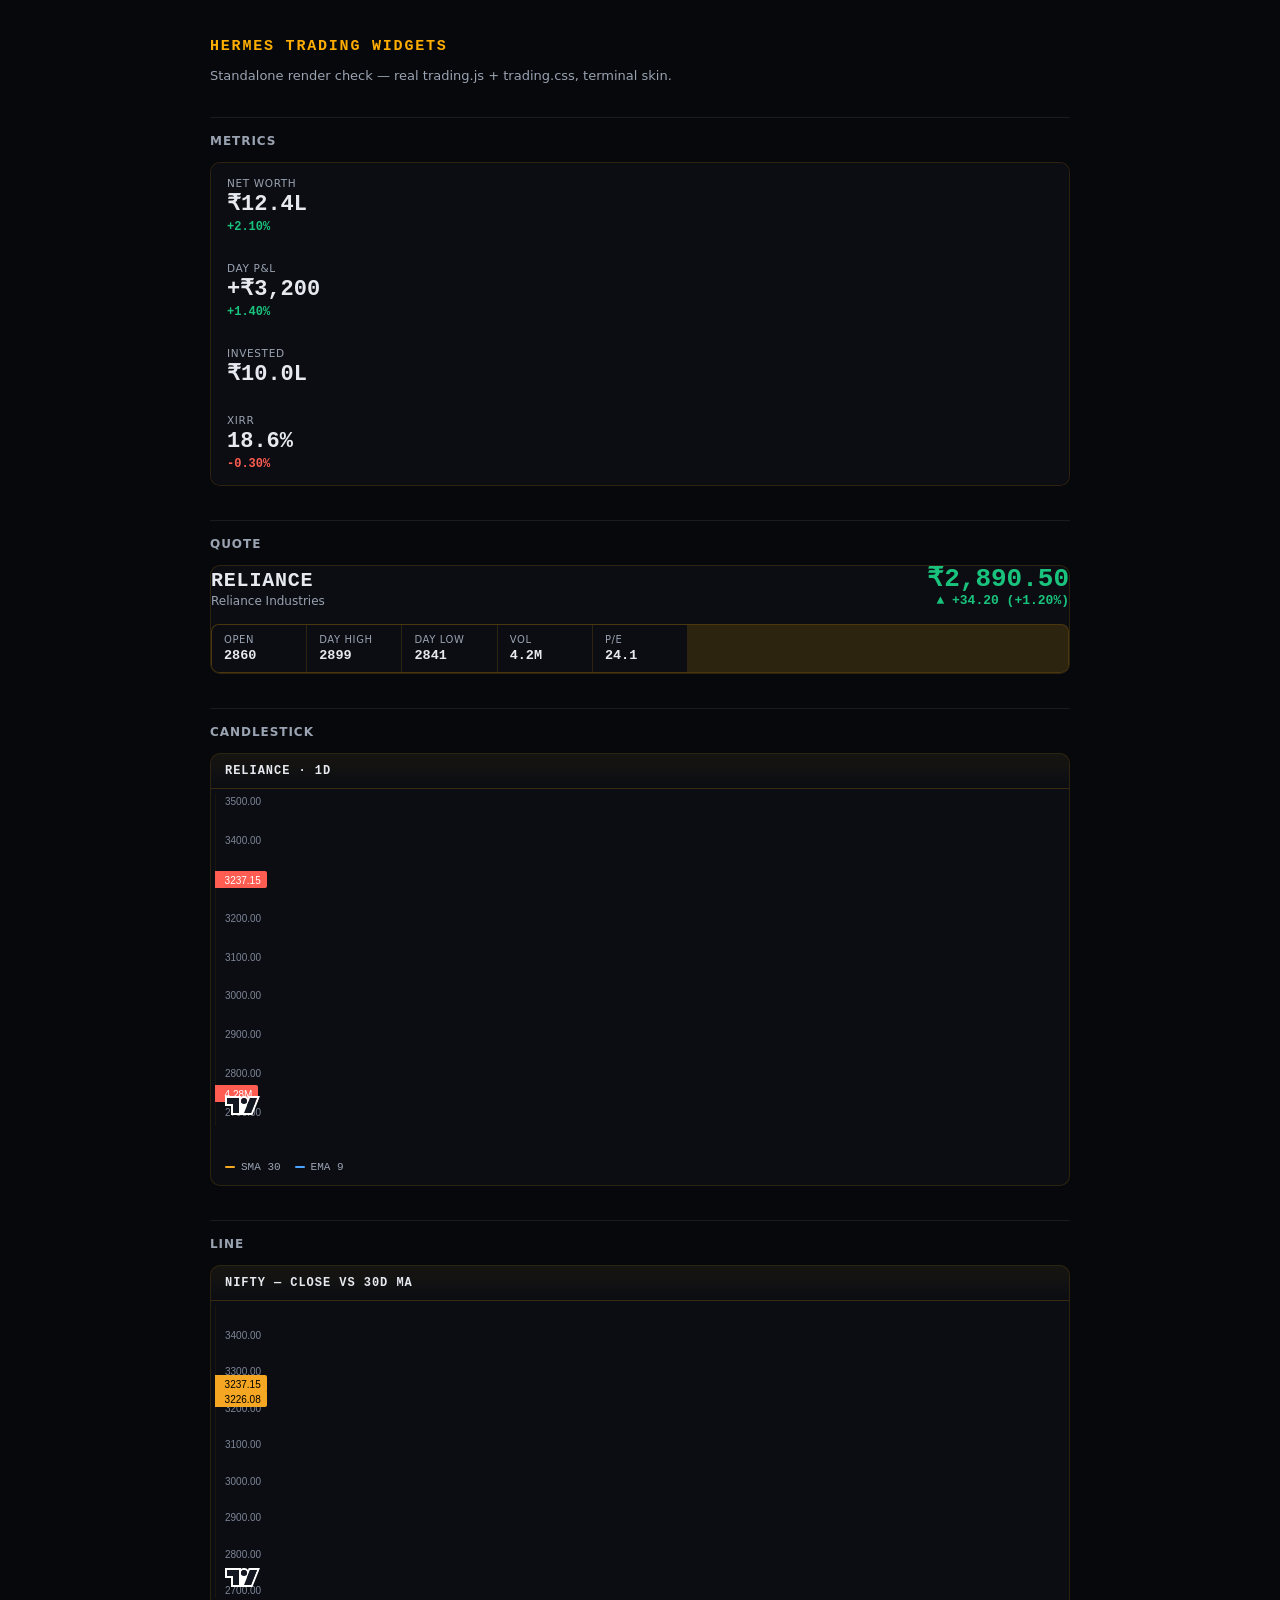
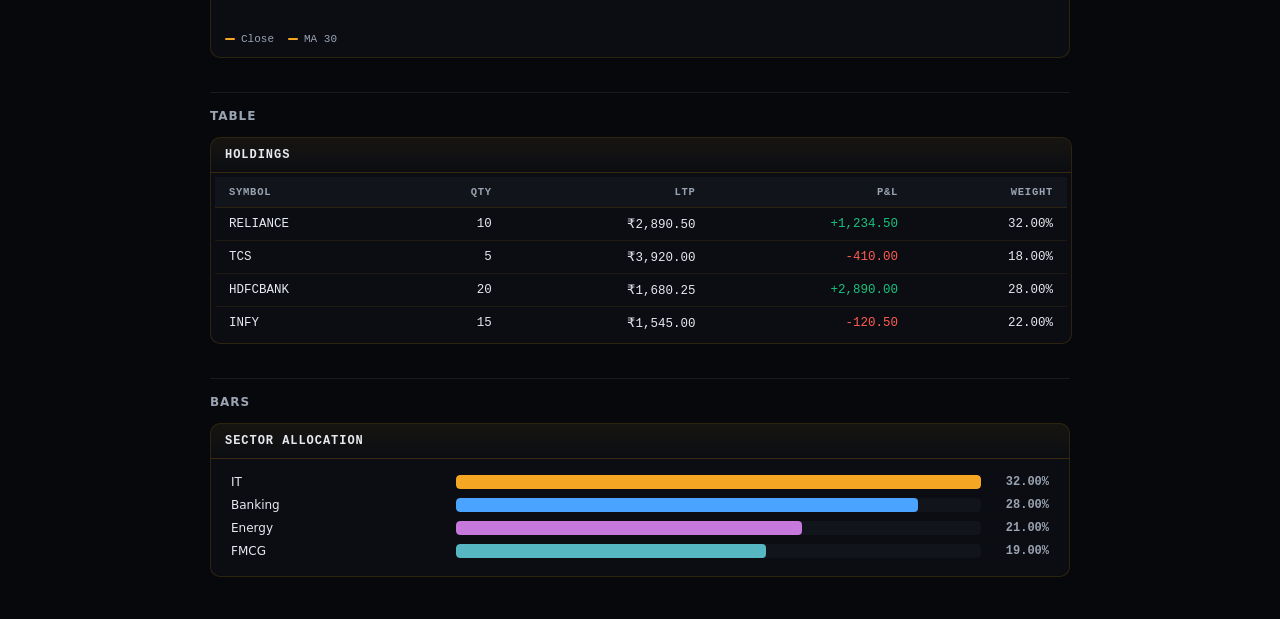
==== trading-demo.html @ 6758ecfb "Add trading render layer, terminal skin, and agent install guide Layer interactive trading visualiza" ====
<!doctype html>
<html class="dark" data-skin="terminal" lang="en">
<head>
<meta charset="utf-8">
<meta name="viewport" content="width=device-width, initial-scale=1">
<title>Hermes Trading Widgets — demo</title>
<style>
  :root { --surface:#14161c; --surface-2:#1a1d26; --border:rgba(255,255,255,.08);
          --text:#e6e9ef; --muted:#9aa3b2; --accent:#ffae00; }
  body { margin:0; background:#07080b; color:var(--text);
         font-family:ui-sans-serif,system-ui,-apple-system,Segoe UI,Roboto,sans-serif;
         padding:28px; max-width:860px; margin:0 auto; }
  h1 { font-size:15px; letter-spacing:.12em; text-transform:uppercase; color:var(--accent);
       font-family:ui-monospace,monospace; }
  p.note { color:var(--muted); font-size:13px; }
  h2 { font-size:12px; letter-spacing:.08em; text-transform:uppercase; color:var(--muted);
       margin-top:34px; border-top:1px solid var(--border); padding-top:16px; }
</style>
<link rel="stylesheet" href="static/trading.css">
</head>
<body>
<h1>Hermes Trading Widgets</h1>
<p class="note">Standalone render check — real trading.js + trading.css, terminal skin.</p>

<h2>metrics</h2>      <div class="hermes-widget" data-spec="metrics"></div>
<h2>quote</h2>        <div class="hermes-widget" data-spec="quote"></div>
<h2>candlestick</h2>  <div class="hermes-widget" data-spec="candles"></div>
<h2>line</h2>         <div class="hermes-widget" data-spec="line"></div>
<h2>table</h2>        <div class="hermes-widget" data-spec="table"></div>
<h2>bars</h2>         <div class="hermes-widget" data-spec="bars"></div>

<script src="static/trading.js"></script>
<script>
  function walk(n, start){
    var out=[], px=start, day=new Date('2026-01-01');
    for(var i=0;i<n;i++){
      var o=px, c=px*(1+(Math.random()-0.48)*0.03);
      var hi=Math.max(o,c)*(1+Math.random()*0.012), lo=Math.min(o,c)*(1-Math.random()*0.012);
      out.push({time:day.toISOString().slice(0,10),open:+o.toFixed(2),high:+hi.toFixed(2),
                low:+lo.toFixed(2),close:+c.toFixed(2),volume:Math.round(2e6+Math.random()*6e6)});
      px=c; day=new Date(day.getTime()+86400000);
    }
    return out;
  }
  var candles=walk(90,2800);
  var line1=candles.map(function(d){return {time:d.time,value:d.close};});

  var SPECS={
    metrics:{type:"metrics",items:[
      {label:"Net Worth",value:"₹12.4L",delta:2.1},{label:"Day P&L",value:"+₹3,200",delta:1.4},
      {label:"Invested",value:"₹10.0L"},{label:"XIRR",value:"18.6%",delta:-0.3}]},
    quote:{type:"quote",symbol:"RELIANCE",name:"Reliance Industries",currency:"₹",
      price:2890.5,change:34.2,changePct:1.2,
      stats:[{label:"Open",value:"2860"},{label:"Day High",value:"2899"},
             {label:"Day Low",value:"2841"},{label:"Vol",value:"4.2M"},{label:"P/E",value:"24.1"}]},
    candles:{type:"candlestick",title:"RELIANCE · 1D",symbol:"RELIANCE",volume:true,data:candles,
      indicators:[{type:"sma",period:30,label:"SMA 30"},{type:"ema",period:9,label:"EMA 9"},
                  {type:"bbands",period:20,mult:2}]},
    line:{type:"line",title:"NIFTY — Close vs 30D MA",series:[
      {name:"Close",data:line1},
      {name:"MA 30",color:"#f5a623",data:line1.map(function(d,i){
        var s=Math.max(0,i-29),sum=0,n=0;for(var j=s;j<=i;j++){sum+=line1[j].value;n++;}
        return {time:d.time,value:+(sum/n).toFixed(2)};})}]},
    table:{type:"table",title:"Holdings",columns:[
      {key:"sym",label:"Symbol"},{key:"qty",label:"Qty",numeric:true,decimals:0},
      {key:"ltp",label:"LTP",numeric:true,prefix:"₹"},
      {key:"pnl",label:"P&L",numeric:true,delta:true,prefix:"₹"},
      {key:"wt",label:"Weight",numeric:true,suffix:"%",bar:true}],
      rows:[{sym:"RELIANCE",qty:10,ltp:2890.5,pnl:1234.5,wt:32},
            {sym:"TCS",qty:5,ltp:3920,pnl:-410,wt:18},
            {sym:"HDFCBANK",qty:20,ltp:1680.25,pnl:2890,wt:28},
            {sym:"INFY",qty:15,ltp:1545,pnl:-120.5,wt:22}]},
    bars:{type:"bars",title:"Sector Allocation",suffix:"%",data:[
      {label:"IT",value:32},{label:"Banking",value:28},{label:"Energy",value:21},{label:"FMCG",value:19}]}
  };
  document.querySelectorAll('.hermes-widget').forEach(function(el){
    el.textContent=JSON.stringify(SPECS[el.getAttribute('data-spec')]);
  });
  renderHermesWidgets(document);
</script>
</body>
</html>
---- static/trading.css ----
/* ──────────────────────────────────────────────────────────────────────────
 * Hermes Trading Widgets — Bloomberg-terminal aesthetic
 * Loaded after style.css. Drives the .tw-* widget components and ships a
 * `terminal` skin (deep near-black, amber accent, tabular monospace numerics).
 * ────────────────────────────────────────────────────────────────────────── */

:root {
  --tw-mono: "Berkeley Mono", "JetBrains Mono", "SF Mono", ui-monospace, "Cascadia Code", Menlo, monospace;
  --tw-up: #26a17b;
  --tw-down: #e0524a;
  --tw-flat: #8b93a7;
  --tw-axis: #6b7280;
  --tw-grid: rgba(127, 140, 160, 0.10);
  --tw-panel: var(--surface, #14161c);
  --tw-panel-2: var(--surface-2, #1a1d26);
  --tw-border: var(--border, rgba(255, 255, 255, 0.08));
  --tw-head: var(--muted, #9aa3b2);
}
.dark {
  --tw-grid: rgba(180, 190, 210, 0.07);
}

/* ── Bloomberg terminal skin ───────────────────────────────────────────────
 * Selected via the Skin picker / `/theme terminal`. Pairs best with Dark. */
[data-skin="terminal"] {
  --accent: #ffae00;
  --accent-rgb: 255, 174, 0;
  --tw-up: #19c37d;
  --tw-down: #ff5c52;
  --tw-axis: #7d8597;
  --tw-grid: rgba(255, 174, 0, 0.06);
}
[data-skin="terminal"].dark,
[data-skin="terminal"] {
  --tw-panel: #0b0d12;
  --tw-panel-2: #11141b;
  --tw-border: rgba(255, 174, 0, 0.14);
}

/* ── widget container ── */
.hermes-widget.tw {
  display: block;
  margin: 14px 0;
  padding: 0;
  background: var(--tw-panel);
  border: 1px solid var(--tw-border);
  border-radius: 10px;
  overflow: hidden;
  font-variant-numeric: tabular-nums;
}
.hermes-widget.tw-error {
  display: block;
  margin: 12px 0;
  padding: 10px 14px;
  font-family: var(--tw-mono);
  font-size: 12.5px;
  color: var(--tw-down);
  background: color-mix(in srgb, var(--tw-down) 8%, transparent);
  border: 1px solid color-mix(in srgb, var(--tw-down) 30%, transparent);
  border-radius: 8px;
  white-space: pre-wrap;
}
.tw-loading {
  padding: 24px;
  text-align: center;
  font-family: var(--tw-mono);
  font-size: 12px;
  color: var(--tw-head);
  letter-spacing: 0.04em;
}

/* ── header ── */
.tw-head {
  display: flex;
  align-items: baseline;
  gap: 10px;
  padding: 10px 14px;
  border-bottom: 1px solid var(--tw-border);
  background: linear-gradient(180deg, color-mix(in srgb, var(--accent) 5%, transparent), transparent);
}
.tw-title {
  font-family: var(--tw-mono);
  font-size: 12px;
  font-weight: 600;
  letter-spacing: 0.08em;
  text-transform: uppercase;
  color: var(--text, #e6e9ef);
}
.tw-sub { font-size: 11px; color: var(--tw-head); letter-spacing: 0.02em; }
.tw-body { padding: 4px; }
.tw-chart .tw-body { padding: 4px 4px 2px; }

/* ── legend ── */
.tw-legend {
  display: flex; flex-wrap: wrap; gap: 14px;
  padding: 6px 14px 12px;
  font-family: var(--tw-mono); font-size: 11px; color: var(--tw-head);
}
.tw-legend-item { display: inline-flex; align-items: center; gap: 6px; }
.tw-legend-item i { width: 10px; height: 2px; border-radius: 1px; display: inline-block; }

/* ── value semantics ── */
.tw-up { color: var(--tw-up) !important; }
.tw-down { color: var(--tw-down) !important; }
.tw-flat { color: var(--tw-flat) !important; }

/* ── table ── */
.tw-table-wrap { overflow-x: auto; }
.tw-table {
  width: 100%; border-collapse: collapse;
  font-family: var(--tw-mono); font-size: 12.5px;
}
.tw-table th {
  position: sticky; top: 0;
  text-align: left; padding: 9px 14px;
  font-size: 10.5px; font-weight: 600; letter-spacing: 0.07em; text-transform: uppercase;
  color: var(--tw-head);
  background: var(--tw-panel-2);
  border-bottom: 1px solid var(--tw-border);
  white-space: nowrap;
}
.tw-table th.tw-right { text-align: right; }
.tw-table th.tw-sortable { cursor: pointer; user-select: none; }
.tw-table th.tw-sortable:hover { color: var(--text, #e6e9ef); }
.tw-table th[data-sort]::after { content: " ▲"; opacity: 0.7; }
.tw-table th[data-sort="desc"]::after { content: " ▼"; }
.tw-table td {
  padding: 8px 14px;
  border-bottom: 1px solid color-mix(in srgb, var(--tw-border) 55%, transparent);
  color: var(--text, #d7dbe3);
  white-space: nowrap;
}
.tw-table td.tw-right, .tw-table td.tw-num { text-align: right; }
.tw-table tbody tr:hover { background: color-mix(in srgb, var(--accent) 6%, transparent); }
.tw-table tbody tr:last-child td { border-bottom: none; }
.tw-cell-bar { position: relative; }
.tw-cell-bar .tw-bar-fill {
  position: absolute; left: 0; top: 4px; bottom: 4px;
  background: color-mix(in srgb, var(--accent) 22%, transparent);
  border-radius: 3px; z-index: 0;
}
.tw-cell-bar .tw-bar-lbl { position: relative; z-index: 1; }

/* ── quote scorecard ── */
.tw-quote { padding: 16px 18px; }
.tw-q-head { display: flex; align-items: flex-end; justify-content: space-between; gap: 16px; flex-wrap: wrap; }
.tw-q-id { display: flex; flex-direction: column; gap: 2px; }
.tw-q-sym { font-family: var(--tw-mono); font-size: 20px; font-weight: 700; letter-spacing: 0.04em; color: var(--text, #e6e9ef); }
.tw-q-name { font-size: 12px; color: var(--tw-head); }
.tw-q-px { display: flex; flex-direction: column; align-items: flex-end; gap: 1px; }
.tw-q-price { font-family: var(--tw-mono); font-size: 26px; font-weight: 700; line-height: 1; }
.tw-q-chg { font-family: var(--tw-mono); font-size: 13px; font-weight: 600; }
.tw-q-stats {
  display: grid; grid-template-columns: repeat(auto-fill, minmax(90px, 1fr));
  gap: 1px; margin-top: 16px;
  background: var(--tw-border); border: 1px solid var(--tw-border); border-radius: 8px; overflow: hidden;
}
.tw-q-stat { display: flex; flex-direction: column; gap: 3px; padding: 9px 12px; background: var(--tw-panel); }
.tw-q-lbl { font-size: 10px; text-transform: uppercase; letter-spacing: 0.06em; color: var(--tw-head); }
.tw-q-val { font-family: var(--tw-mono); font-size: 13.5px; font-weight: 600; color: var(--text, #e6e9ef); }

/* ── metrics row ── */
.tw-metrics { display: flex; flex-wrap: wrap; gap: 1px; background: var(--tw-border); }
.tw-metric { flex: 1 1 140px; display: flex; flex-direction: column; gap: 4px; padding: 14px 16px; background: var(--tw-panel); }
.tw-m-lbl { font-size: 10.5px; text-transform: uppercase; letter-spacing: 0.06em; color: var(--tw-head); }
.tw-m-val { font-family: var(--tw-mono); font-size: 22px; font-weight: 700; color: var(--text, #e6e9ef); line-height: 1.05; }
.tw-m-delta { font-family: var(--tw-mono); font-size: 12px; font-weight: 600; }

/* ── bars / allocation ── */
.tw-bars-list { display: flex; flex-direction: column; gap: 9px; padding: 12px 16px 14px; }
.tw-bar-row { display: grid; grid-template-columns: minmax(70px, 26%) 1fr auto; align-items: center; gap: 12px; }
.tw-bar-label { font-size: 12px; color: var(--text, #d7dbe3); overflow: hidden; text-overflow: ellipsis; white-space: nowrap; }
.tw-bar-track { height: 14px; background: var(--tw-panel-2); border-radius: 4px; overflow: hidden; }
.tw-bar-bar { display: block; height: 100%; border-radius: 4px; transition: width 0.5s cubic-bezier(0.16, 1, 0.3, 1); }
.tw-bar-value { font-family: var(--tw-mono); font-size: 12px; font-weight: 600; color: var(--tw-head); text-align: right; min-width: 56px; }

/* keep lightweight-charts attribution unobtrusive but present (license) */
.hermes-widget .tv-lightweight-charts a { color: var(--tw-head) !important; }

@media (max-width: 600px) {
  .tw-q-price { font-size: 22px; }
  .tw-q-sym { font-size: 17px; }
  .tw-bar-row { grid-template-columns: minmax(60px, 30%) 1fr auto; }
}
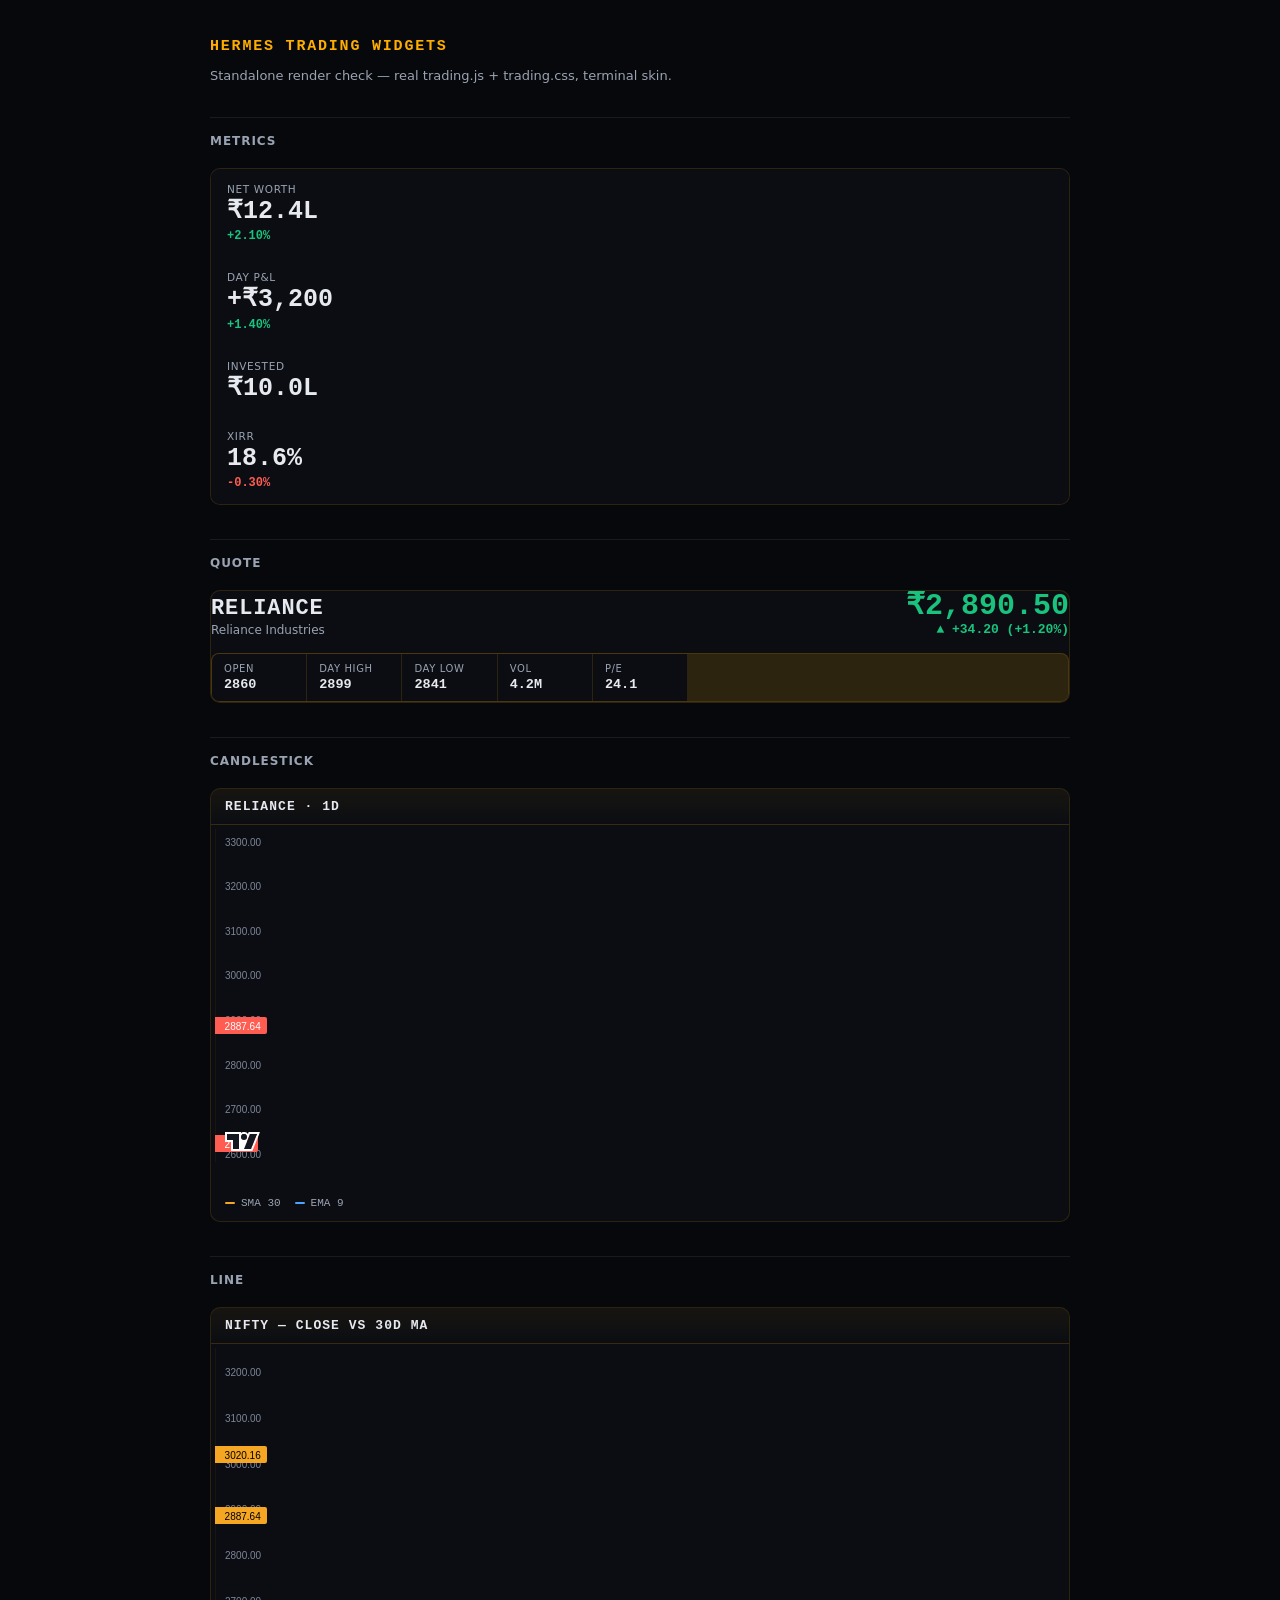
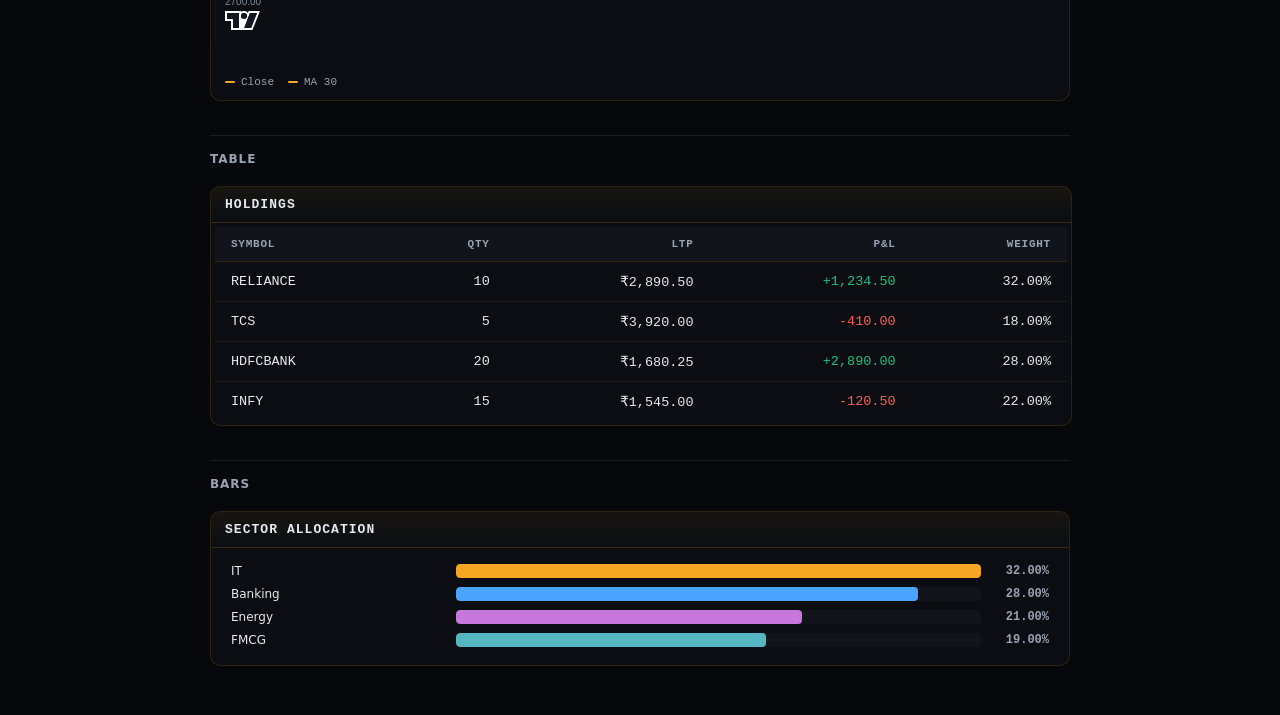
==== commit 273fd647: "Add comfortable-density simplify layer for the app chrome static/simplify.css: a calm, roomy overrid" ====
--- a/trading-demo.html
+++ b/trading-demo.html
@@ -1,5 +1,5 @@
 <!doctype html>
-<html class="dark" data-skin="terminal" lang="en">
+<html class="dark" data-skin="terminal" data-density="comfortable" lang="en">
 <head>
 <meta charset="utf-8">
 <meta name="viewport" content="width=device-width, initial-scale=1">
@@ -17,6 +17,7 @@
        margin-top:34px; border-top:1px solid var(--border); padding-top:16px; }
 </style>
 <link rel="stylesheet" href="static/trading.css">
+<link rel="stylesheet" href="static/simplify.css">
 </head>
 <body>
 <h1>Hermes Trading Widgets</h1>
--- a/static/simplify.css
+++ b/static/simplify.css
@@ -0,0 +1,119 @@
+/* ──────────────────────────────────────────────────────────────────────────
+ * Hermes Web UI — Simplify layer
+ * ---------------------------------------------------------------------------
+ * Loaded LAST. A calm, roomy density pass over the app chrome: larger type,
+ * a focused reading column, more breathing room between messages, and quieter
+ * chips/borders so the interface reads simpler and less cluttered.
+ *
+ * Everything is gated on  html[data-density="comfortable"]  (set on by default
+ * in index.html). Flip to  data-density="compact"  to fall back to the stock
+ * dense layout with zero side effects — nothing here touches behavior, only
+ * size/spacing/weight. Big spacing changes are held back on narrow viewports.
+ * ────────────────────────────────────────────────────────────────────────── */
+
+html[data-density="comfortable"] {
+  /* Type scale — one comfortable notch up across the board */
+  --font-size-xs: 12px;
+  --font-size-sm: 13px;
+  --font-size-md: 15px;
+  --message-body-font-size: 16px;
+  --message-body-line-height: 1.8;
+  --message-code-font-size: 13.5px;
+  --message-pre-code-font-size: 14px;
+  --message-table-font-size: 13.5px;
+  /* Softer corners read calmer */
+  --radius-card: 12px;
+  --radius-lg: 16px;
+}
+
+/* ── Focused reading column ──────────────────────────────────────────────
+ * Stock messages-inner is full-bleed. Cap and center it so long lines don't
+ * sprawl — the single biggest "less cluttered" win. Generous vertical room. */
+@media (min-width: 860px) {
+  html[data-density="comfortable"] .messages-inner {
+    max-width: 820px;
+    margin: 0 auto;
+    padding: 32px 32px 56px;
+  }
+}
+html[data-density="comfortable"] .messages-inner {
+  padding: 22px 20px 40px;
+}
+
+/* ── Message rhythm ── */
+html[data-density="comfortable"] .msg-row {
+  padding: 18px 0;
+}
+
+/* ── Sidebar: a touch wider, larger nav targets ── */
+@media (min-width: 860px) {
+  html[data-density="comfortable"] .sidebar {
+    width: 324px;
+  }
+}
+html[data-density="comfortable"] .sidebar-nav,
+html[data-density="comfortable"] .sidebar-search {
+  font-size: var(--font-size-md);
+}
+html[data-density="comfortable"] .sidebar-nav a,
+html[data-density="comfortable"] .sidebar-nav button,
+html[data-density="comfortable"] .sidebar-nav li {
+  padding-top: 9px;
+  padding-bottom: 9px;
+}
+
+/* ── Topbar: roomier, quieter divider ── */
+html[data-density="comfortable"] .topbar {
+  padding: 16px 24px;
+  border-bottom-color: color-mix(in srgb, var(--border) 55%, transparent);
+}
+
+/* ── Composer: bigger touch targets, calmer chrome ── */
+html[data-density="comfortable"] .composer-box {
+  max-width: clamp(820px, 64vw, 1120px);
+  border-radius: 20px;
+}
+html[data-density="comfortable"] .composer-wrap {
+  padding: 16px 24px 20px;
+}
+html[data-density="comfortable"] .composer-footer {
+  gap: 14px;
+  padding: 8px 14px 14px;
+}
+
+/* ── Chips: larger and quieter ───────────────────────────────────────────
+ * The composer footer's many chips (model / profile / workspace / reasoning /
+ * toolsets) are the densest clutter. Enlarge them and drop the hard borders;
+ * a soft fill is enough to read them as one calm row. Borders return on hover
+ * so affordance is preserved. */
+html[data-density="comfortable"] .chip,
+html[data-density="comfortable"] .composer-model-chip,
+html[data-density="comfortable"] .composer-profile-chip,
+html[data-density="comfortable"] .composer-workspace-chip,
+html[data-density="comfortable"] .composer-reasoning-chip,
+html[data-density="comfortable"] .composer-toolsets-chip {
+  font-size: 12.5px;
+  padding: 6px 13px;
+  border-radius: 999px;
+  border-color: transparent;
+  background: color-mix(in srgb, var(--muted) 12%, transparent);
+}
+html[data-density="comfortable"] .composer-model-chip:hover,
+html[data-density="comfortable"] .composer-profile-chip:hover,
+html[data-density="comfortable"] .composer-workspace-chip:hover,
+html[data-density="comfortable"] .composer-reasoning-chip:hover,
+html[data-density="comfortable"] .composer-toolsets-chip:hover,
+html[data-density="comfortable"] .chip:hover {
+  border-color: var(--border2);
+  background: color-mix(in srgb, var(--accent) 10%, transparent);
+}
+
+/* ── Trading widgets: scale up to match the calmer chrome ── */
+html[data-density="comfortable"] .hermes-widget.tw { margin: 20px 0; }
+html[data-density="comfortable"] .tw-table { font-size: 13.5px; }
+html[data-density="comfortable"] .tw-table td { padding: 11px 16px; }
+html[data-density="comfortable"] .tw-table th { padding: 11px 16px; font-size: 11px; }
+html[data-density="comfortable"] .tw-q-price { font-size: 30px; }
+html[data-density="comfortable"] .tw-q-sym { font-size: 22px; }
+html[data-density="comfortable"] .tw-m-val { font-size: 25px; }
+html[data-density="comfortable"] .tw-title { font-size: 13px; }
